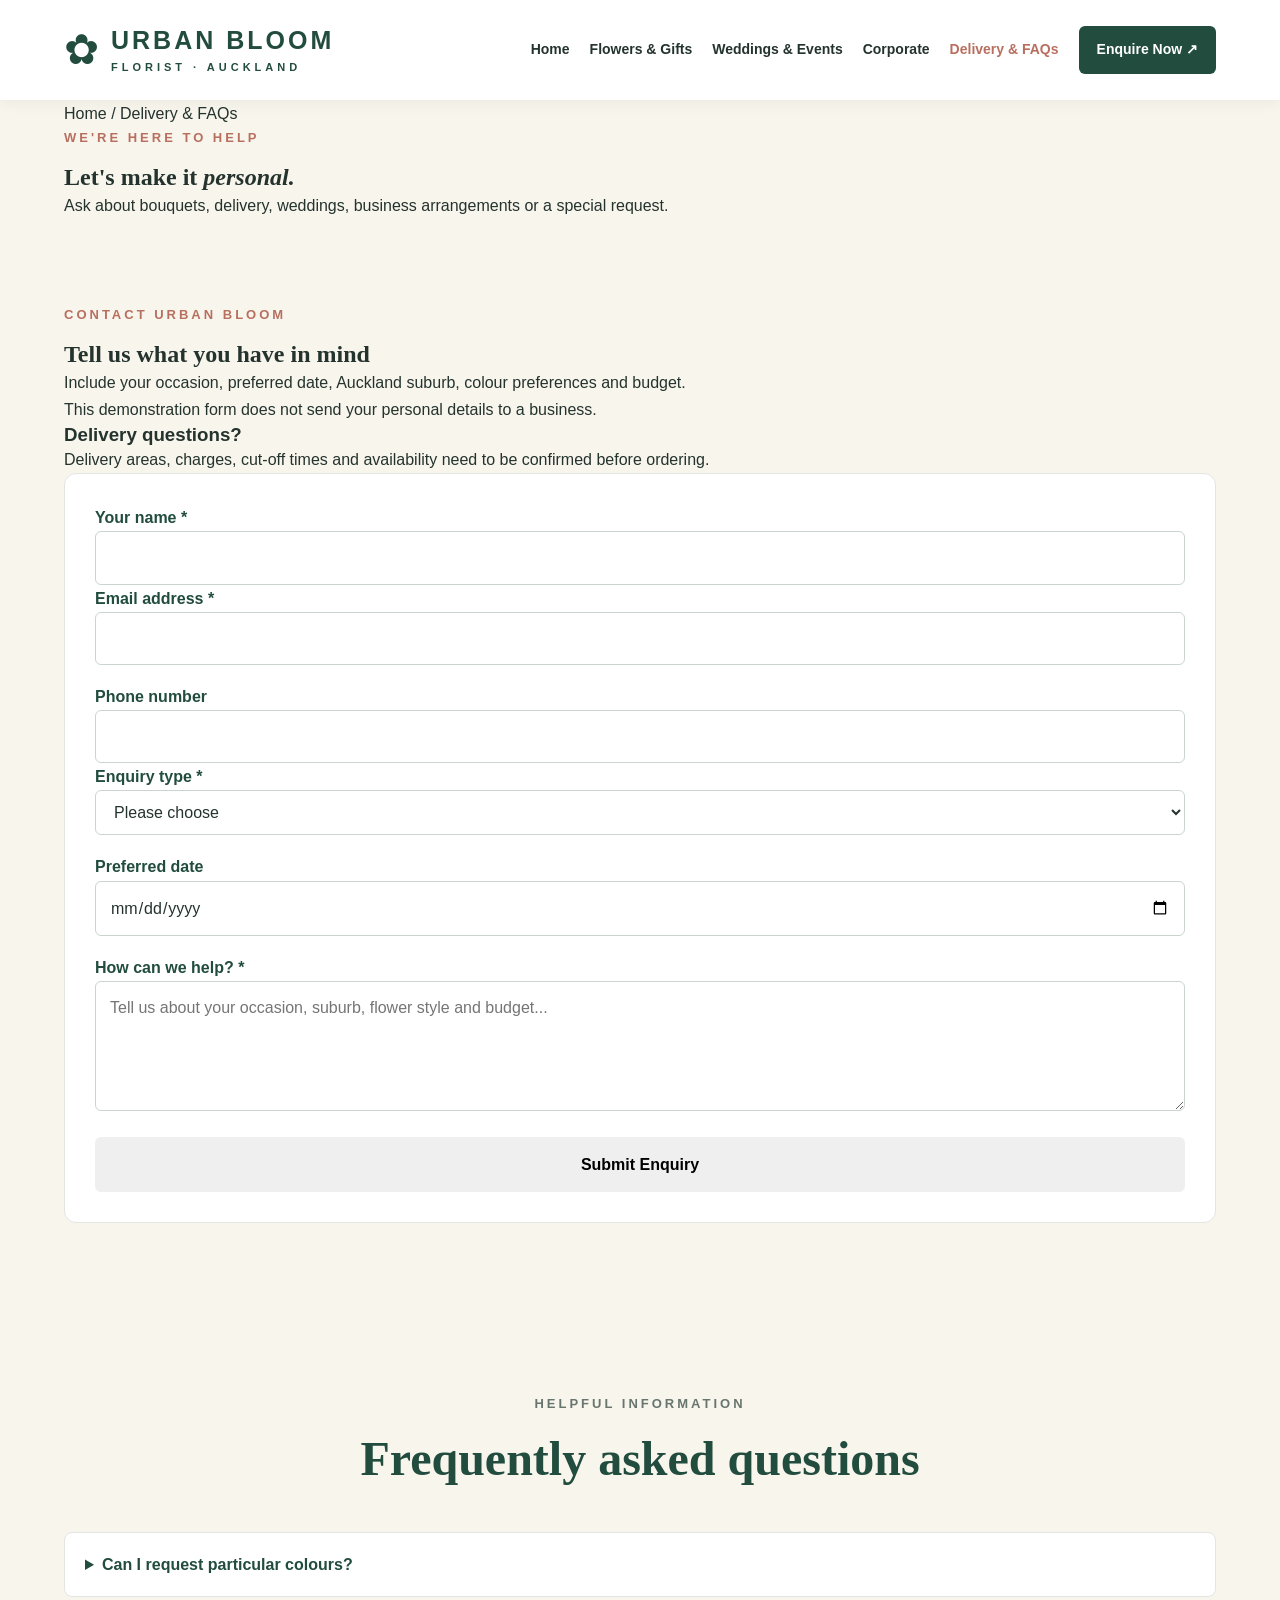
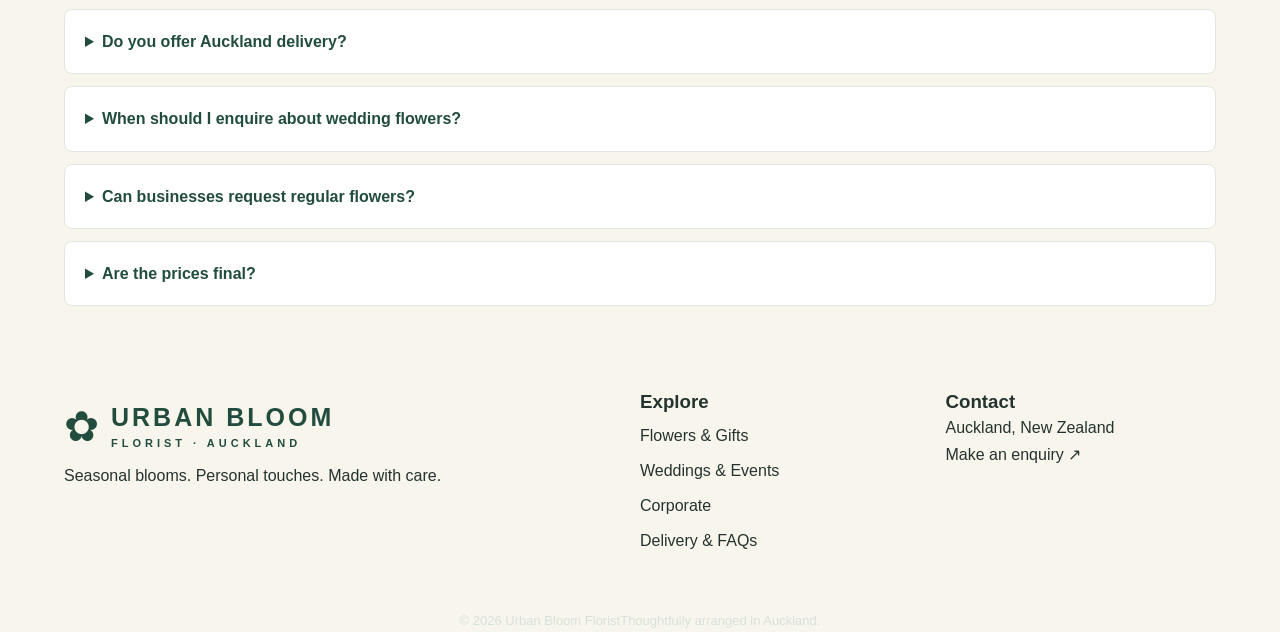
==== contact.html @ 21e178bb "Initial commit: Urban Bloom Florist website" ====
<!DOCTYPE html>
<html lang="en-NZ">
<head>
  <meta charset="UTF-8">
  <meta name="viewport" content="width=device-width, initial-scale=1.0">
  <title>Delivery &amp; FAQs | Urban Bloom Florist</title>
  <link rel="stylesheet" href="style.css">
  <script src="script.js" defer></script>
</head>
<body>
  <header class="site-header">
    <div class="container header-inner">
      <a class="brand" href="index.html"><span class="brand-mark">✿</span><span><span class="brand-name">URBAN BLOOM</span><span class="brand-tagline">FLORIST · AUCKLAND</span></span></a>
      <button class="menu-toggle" aria-label="Open navigation" aria-controls="main-nav" aria-expanded="false" type="button"><span></span><span></span><span></span></button>
      <nav class="main-nav" id="main-nav">
        <a href="index.html">Home</a><a href="flowers.html">Flowers &amp; Gifts</a><a href="weddings.html">Weddings &amp; Events</a><a href="corporate.html">Corporate</a><a href="contact.html">Delivery &amp; FAQs</a><a class="nav-cta" href="contact.html#enquiry">Enquire Now ↗</a>
      </nav>
    </div>
  </header>

  <main>
    <section class="page-hero">
      <div class="container">
        <p class="breadcrumb">Home / Delivery &amp; FAQs</p>
        <p class="eyebrow">WE'RE HERE TO HELP</p>
        <h1>Let's make it <em>personal.</em></h1>
        <p>Ask about bouquets, delivery, weddings, business arrangements or a special request.</p>
      </div>
    </section>

    <section class="section" id="enquiry">
      <div class="container two-column">
        <div>
          <p class="eyebrow">CONTACT URBAN BLOOM</p>
          <h2 class="page-title">Tell us what you have in mind</h2>
          <p>Include your occasion, preferred date, Auckland suburb, colour preferences and budget.</p>
          <div class="notice">This demonstration form does not send your personal details to a business.</div>
          <h3>Delivery questions?</h3>
          <p>Delivery areas, charges, cut-off times and availability need to be confirmed before ordering.</p>
        </div>

        <form class="enquiry-form">
          <div class="form-row">
            <div class="form-field">
              <label for="full-name">Your name *</label>
              <input id="full-name" name="name" autocomplete="name" required>
            </div>
            <div class="form-field">
              <label for="email">Email address *</label>
              <input id="email" name="email" type="email" autocomplete="email" required>
            </div>
          </div>

          <div class="form-row">
            <div class="form-field">
              <label for="phone">Phone number</label>
              <input id="phone" name="phone" type="tel" autocomplete="tel">
            </div>
            <div class="form-field">
              <label for="enquiry-type">Enquiry type *</label>
              <select id="enquiry-type" name="enquiry-type" required>
                <option value="">Please choose</option>
                <option>Flowers and gifts</option>
                <option>Wedding or event</option>
                <option>Corporate flowers</option>
                <option>Delivery question</option>
                <option>Other</option>
              </select>
            </div>
          </div>

          <div class="form-field">
            <label for="event-date">Preferred date</label>
            <input id="event-date" name="date" type="date">
          </div>

          <div class="form-field">
            <label for="message">How can we help? *</label>
            <textarea id="message" name="message" placeholder="Tell us about your occasion, suburb, flower style and budget..." required></textarea>
          </div>

          <button class="button" type="submit">Submit Enquiry</button>
          <div class="form-feedback" aria-live="polite"></div>
        </form>
      </div>
    </section>

    <section class="section section-cream">
      <div class="container">
        <div class="section-heading">
          <p class="eyebrow">HELPFUL INFORMATION</p>
          <h2>Frequently asked questions</h2>
        </div>
        <div class="faq-list">
          <details><summary>Can I request particular colours?</summary><p>Yes. Describe your preferred colours and style. Specific flower varieties depend on seasonal availability.</p></details>
          <details><summary>Do you offer Auckland delivery?</summary><p>Ask about your suburb and preferred date. Delivery availability and fees must be confirmed.</p></details>
          <details><summary>When should I enquire about wedding flowers?</summary><p>Share your date, venue, guest numbers and requirements as early as possible.</p></details>
          <details><summary>Can businesses request regular flowers?</summary><p>Yes. Include your business location, preferred frequency, arrangement sizes and budget.</p></details>
          <details><summary>Are the prices final?</summary><p>No. Any example prices on this website are illustrative. Confirm final prices before ordering.</p></details>
        </div>
      </div>
    </section>
  </main>

  <footer class="site-footer">
    <div class="container footer-grid">
      <div><a class="brand footer-brand" href="index.html"><span class="brand-mark">✿</span><span><span class="brand-name">URBAN BLOOM</span><span class="brand-tagline">FLORIST · AUCKLAND</span></span></a><p>Seasonal blooms. Personal touches. Made with care.</p></div>
      <div class="footer-links"><h3>Explore</h3><a href="flowers.html">Flowers &amp; Gifts</a><a href="weddings.html">Weddings &amp; Events</a><a href="corporate.html">Corporate</a><a href="contact.html">Delivery &amp; FAQs</a></div>
      <div><h3>Contact</h3><p>Auckland, New Zealand</p><a href="#enquiry">Make an enquiry ↗</a></div>
    </div>
    <div class="container footer-bottom"><span>© <span id="current-year"></span> Urban Bloom Florist</span><span>Thoughtfully arranged in Auckland.</span></div>
  </footer>
</body>
</html>
---- style.css ----
/* =========================================
   URBAN BLOOM FLORIST - MAIN STYLESHEET
   Works with local HTML files and ZIP folders
   ========================================= */

:root {
  --green: #214c3e;
  --dark-green: #123b33;
  --cream: #f8f5ed;
  --white: #ffffff;
  --ink: #24332d;
  --muted: #68756f;
  --pink: #e8b9ae;
  --border: #e2e6e1;
  --radius: 18px;
  --container: 1180px;
}

* {
  box-sizing: border-box;
  margin: 0;
  padding: 0;
}

html {
  scroll-behavior: smooth;
  scroll-padding-top: 110px;
}

body {
  background: var(--cream);
  color: var(--ink);
  font-family: Arial, Helvetica, sans-serif;
  line-height: 1.7;
  min-height: 100vh;
}

img {
  display: block;
  max-width: 100%;
  height: auto;
}

a {
  color: inherit;
  text-decoration: none;
}

button,
input,
select,
textarea {
  font: inherit;
}

button,
a {
  -webkit-tap-highlight-color: transparent;
}

button {
  cursor: pointer;
}

.container {
  width: min(var(--container), 90%);
  margin-inline: auto;
}

/* HEADER */

.site-header {
  position: sticky;
  top: 0;
  z-index: 1000;
  background: var(--white);
  box-shadow: 0 2px 15px rgba(0, 0, 0, 0.06);
}

.header-inner {
  min-height: 100px;
  display: flex;
  align-items: center;
  justify-content: space-between;
  gap: 25px;
}

.brand {
  display: flex;
  align-items: center;
  gap: 12px;
  color: var(--green);
  flex-shrink: 0;
}

.brand-mark {
  font-size: 42px;
}

.brand-name {
  display: block;
  font-size: 25px;
  font-weight: 800;
  letter-spacing: 3px;
  line-height: 1.35;
}

.brand-tagline {
  display: block;
  font-size: 11px;
  font-weight: bold;
  letter-spacing: 4px;
}

.main-nav {
  display: flex;
  align-items: center;
  gap: 20px;
}

.main-nav a {
  font-size: 14px;
  font-weight: 600;
  transition: color 0.2s ease;
}

.main-nav a:hover,
.main-nav a[aria-current="page"] {
  color: #b96f60;
}

.nav-cta {
  padding: 12px 18px;
  border-radius: 6px;
  color: var(--white) !important;
  background: var(--green);
}

.menu-toggle {
  display: none;
  border: 1px solid var(--border);
  background: var(--white);
  color: var(--green);
  border-radius: 7px;
  padding: 5px 13px;
  font-size: 27px;
}

/* GENERAL PAGE SECTIONS */

section {
  scroll-margin-top: 110px;
}

.section {
  padding: 85px 0;
}

.section-white {
  background: var(--white);
}

.section-heading {
  max-width: 720px;
  margin: 0 auto 45px;
  text-align: center;
}

.eyebrow {
  margin-bottom: 14px;
  color: #b96f60;
  font-size: 13px;
  font-weight: 800;
  letter-spacing: 3px;
  text-transform: uppercase;
}

h1,
h2,
h3 {
  line-height: 1.2;
}

h1,
h2 {
  font-family: Georgia, "Times New Roman", serif;
}

.section-heading h2 {
  margin-bottom: 18px;
  color: var(--green);
  font-size: clamp(32px, 4vw, 48px);
}

.section-heading p,
.muted {
  color: var(--muted);
}

/* BUTTONS */

.button,
.btn {
  display: inline-block;
  padding: 13px 23px;
  border: 1px solid transparent;
  border-radius: 6px;
  font-weight: 700;
  text-align: center;
  transition: transform 0.2s ease, opacity 0.2s ease;
}

.button:hover,
.btn:hover {
  transform: translateY(-2px);
  opacity: 0.9;
}

.button-green,
.btn-primary {
  color: var(--white);
  background: var(--green);
}

.button-light {
  color: var(--green);
  background: var(--cream);
}

.button-outline {
  border-color: var(--green);
  color: var(--green);
  background: transparent;
}

.button-row {
  display: flex;
  flex-wrap: wrap;
  align-items: center;
  gap: 15px;
}

/* HERO */

.hero {
  min-height: 580px;
  display: flex;
  align-items: center;
  color: var(--white);
  background:
    linear-gradient(
      90deg,
      rgba(18, 59, 51, 0.92),
      rgba(18, 59, 51, 0.25)
    ),
    url("https://images.unsplash.com/photo-1490750967868-88aa4486c946?auto=format&fit=crop&w=1800&q=80")
    center / cover no-repeat;
}

.hero-content {
  max-width: 850px;
  padding: 80px 0;
}

.hero h1 {
  margin-bottom: 25px;
  font-size: clamp(42px, 7vw, 80px);
}

.hero h1 em {
  color: var(--pink);
  font-weight: normal;
}

.hero p {
  max-width: 650px;
  margin-bottom: 25px;
  font-size: 18px;
}

/* CARDS AND PRODUCTS */

.card-grid,
.product-grid {
  display: grid;
  grid-template-columns: repeat(3, minmax(0, 1fr));
  gap: 25px;
}

.flower-card,
.product-card,
.service-card {
  overflow: hidden;
  border: 1px solid var(--border);
  border-radius: 12px;
  background: var(--white);
  box-shadow: 0 8px 25px rgba(18, 59, 51, 0.06);
  transition: transform 0.2s ease;
}

.flower-card:hover,
.product-card:hover,
.service-card:hover {
  transform: translateY(-4px);
}

.flower-card img,
.product-card img {
  width: 100%;
  height: 270px;
  object-fit: cover;
}

.card-content,
.product-info {
  padding: 23px;
}

.card-content h3,
.product-info h3,
.service-card h3 {
  margin-bottom: 12px;
  color: var(--green);
  font-size: 21px;
}

.card-content p,
.product-info p,
.service-card p {
  margin-bottom: 16px;
  color: var(--muted);
}

.price {
  display: block;
  margin-bottom: 15px;
  color: var(--green);
  font-size: 20px;
  font-weight: 800;
}

.text-link {
  color: #a65e50;
  font-weight: 700;
}

/* ABOUT */

.about-grid {
  display: grid;
  grid-template-columns: 1fr 1fr;
  align-items: center;
  gap: 50px;
}

.about-image {
  width: 100%;
  height: 430px;
  border-radius: 12px;
  object-fit: cover;
}

.about-copy h2 {
  margin-bottom: 20px;
  color: var(--green);
  font-size: clamp(32px, 4vw, 46px);
}

.about-copy p {
  margin-bottom: 18px;
  color: var(--muted);
}

/* SERVICES */

.service-strip {
  padding: 55px 0;
  color: var(--white);
  background: var(--dark-green);
}

.service-grid {
  display: grid;
  grid-template-columns: repeat(3, minmax(0, 1fr));
  gap: 30px;
  text-align: center;
}

.service-item span {
  display: block;
  margin-bottom: 12px;
  font-size: 32px;
}

.service-item h3 {
  margin-bottom: 10px;
}

.service-item p {
  color: #e0e8e3;
}

/* FORMS */

.enquiry-form,
.contact-form {
  display: grid;
  gap: 18px;
  padding: 30px;
  border: 1px solid var(--border);
  border-radius: 12px;
  background: var(--white);
}

.form-group {
  display: grid;
  gap: 7px;
}

.enquiry-form label,
.contact-form label,
.form-group label {
  color: var(--green);
  font-weight: 700;
}

.enquiry-form input,
.enquiry-form select,
.enquiry-form textarea,
.contact-form input,
.contact-form select,
.contact-form textarea,
.form-group input,
.form-group select,
.form-group textarea {
  width: 100%;
  padding: 12px 14px;
  border: 1px solid #ccd4ce;
  border-radius: 6px;
  background: var(--white);
  color: var(--ink);
}

.enquiry-form textarea,
.contact-form textarea,
.form-group textarea {
  min-height: 130px;
  resize: vertical;
}

.enquiry-form input:focus,
.enquiry-form select:focus,
.enquiry-form textarea:focus,
.contact-form input:focus,
.contact-form select:focus,
.contact-form textarea:focus {
  outline: 2px solid var(--green);
  outline-offset: 2px;
}

.form-feedback {
  display: none;
  padding: 15px;
  border-radius: 6px;
  background: #e7f2e9;
  color: var(--green);
}

.form-feedback.is-visible {
  display: block;
}

/* FAQ */

.faq-list {
  display: grid;
  gap: 12px;
}

.faq-list details {
  padding: 18px 20px;
  border: 1px solid var(--border);
  border-radius: 8px;
  background: var(--white);
}

.faq-list summary {
  color: var(--green);
  font-weight: 700;
  cursor: pointer;
}

.faq-list details p {
  padding-top: 12px;
  color: var(--muted);
}

/* CTA */

.cta {
  padding: 75px 20px;
  background: #f0e4dc;
  text-align: center;
}

.cta h2 {
  margin-bottom: 15px;
  color: var(--green);
  font-size: clamp(32px, 4vw, 46px);
}

.cta p {
  max-width: 650px;
  margin: 0 auto 25px;
}

/* FOOTER */

.footer {
  padding: 50px 0 20px;
  color: var(--white);
  background: var(--dark-green);
}

.footer-grid {
  display: grid;
  grid-template-columns: 2fr 1fr 1fr;
  gap: 35px;
  margin-bottom: 35px;
}

.footer h3 {
  margin-bottom: 15px;
}

.footer p {
  margin-bottom: 10px;
  color: #d6e1da;
}

.footer-links {
  display: flex;
  flex-direction: column;
  gap: 8px;
}

.footer a:hover {
  color: var(--pink);
}

.footer-bottom {
  padding-top: 20px;
  border-top: 1px solid #ffffff35;
  color: #d6e1da;
  font-size: 13px;
  text-align: center;
}

/* ACCESSIBILITY */

:focus-visible {
  outline: 3px solid #b96f60;
  outline-offset: 3px;
}

[hidden] {
  display: none !important;
}

/* TABLET AND MOBILE */

@media (max-width: 1000px) {
  .header-inner {
    min-height: 85px;
  }

  .brand-name {
    font-size: 21px;
  }

  .menu-toggle {
    display: block;
  }

  .main-nav {
    display: none;
    position: absolute;
    top: 100%;
    left: 0;
    width: 100%;
    padding: 18px 5%;
    flex-direction: column;
    align-items: stretch;
    gap: 0;
    background: var(--white);
    box-shadow: 0 10px 20px rgba(0, 0, 0, 0.08);
  }

  .main-nav.is-open {
    display: flex;
  }

  .main-nav a {
    padding: 14px 0;
    border-bottom: 1px solid var(--border);
  }

  .main-nav .nav-cta {
    margin-top: 12px;
    padding: 13px;
    text-align: center;
  }

  .card-grid,
  .product-grid {
    grid-template-columns: repeat(2, minmax(0, 1fr));
  }
}

@media (max-width: 650px) {
  .container {
    width: 90%;
  }

  .brand-mark {
    font-size: 33px;
  }

  .brand-name {
    font-size: 17px;
    letter-spacing: 2px;
  }

  .brand-tagline {
    font-size: 9px;
    letter-spacing: 2px;
  }

  .hero {
    min-height: 520px;
    background-position: center;
  }

  .hero-content {
    padding: 60px 0;
  }

  .hero p {
    font-size: 16px;
  }

  .button-row {
    align-items: stretch;
    flex-direction: column;
  }

  .section {
    padding: 55px 0;
  }

  .card-grid,
  .product-grid,
  .about-grid,
  .service-grid,
  .footer-grid {
    grid-template-columns: 1fr;
  }

  .flower-card img,
  .product-card img {
    height: 250px;
  }

  .about-image {
    height: 300px;
  }

  .enquiry-form,
  .contact-form {
    padding: 20px;
  }

  .service-grid {
    gap: 35px;
  }
}

/* REDUCED MOTION */

@media (prefers-reduced-motion: reduce) {
  *,
  *::before,
  *::after {
    scroll-behavior: auto !important;
    animation-duration: 0.01ms !important;
    transition-duration: 0.01ms !important;
  }
}
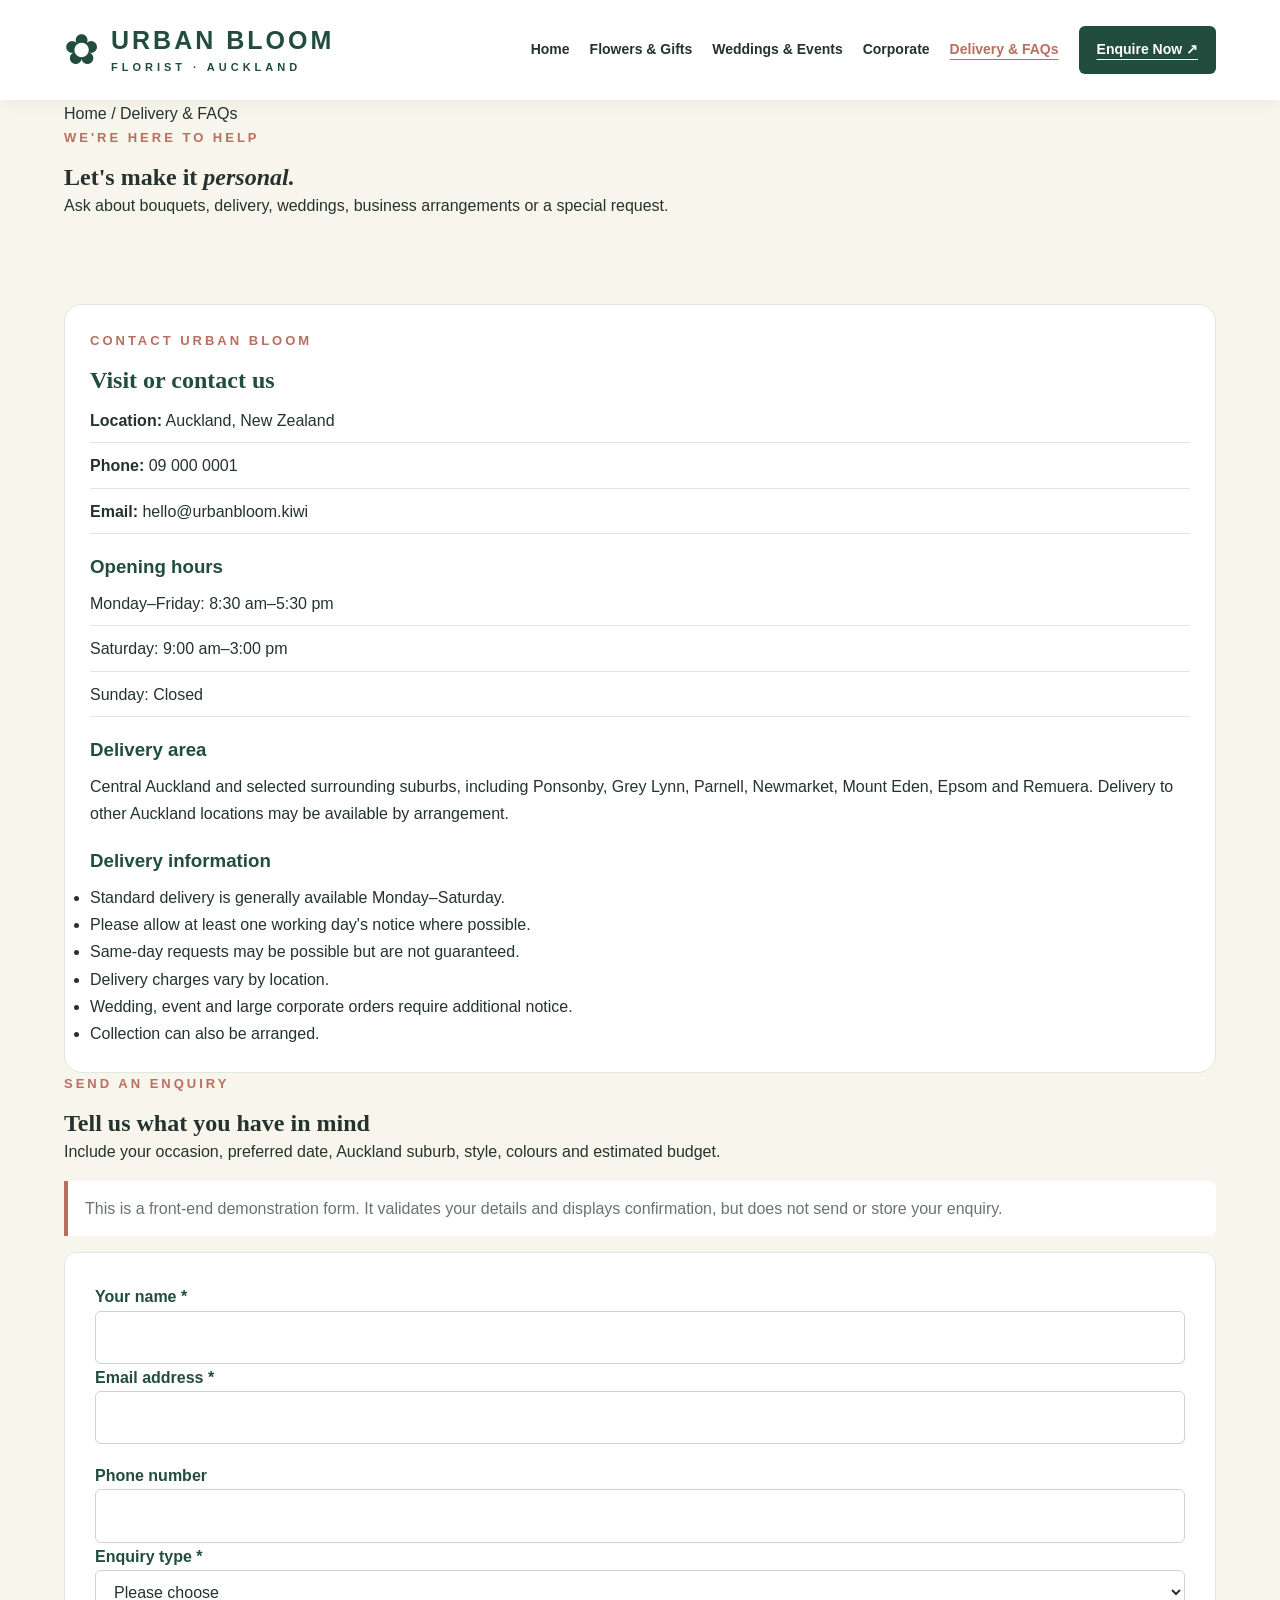
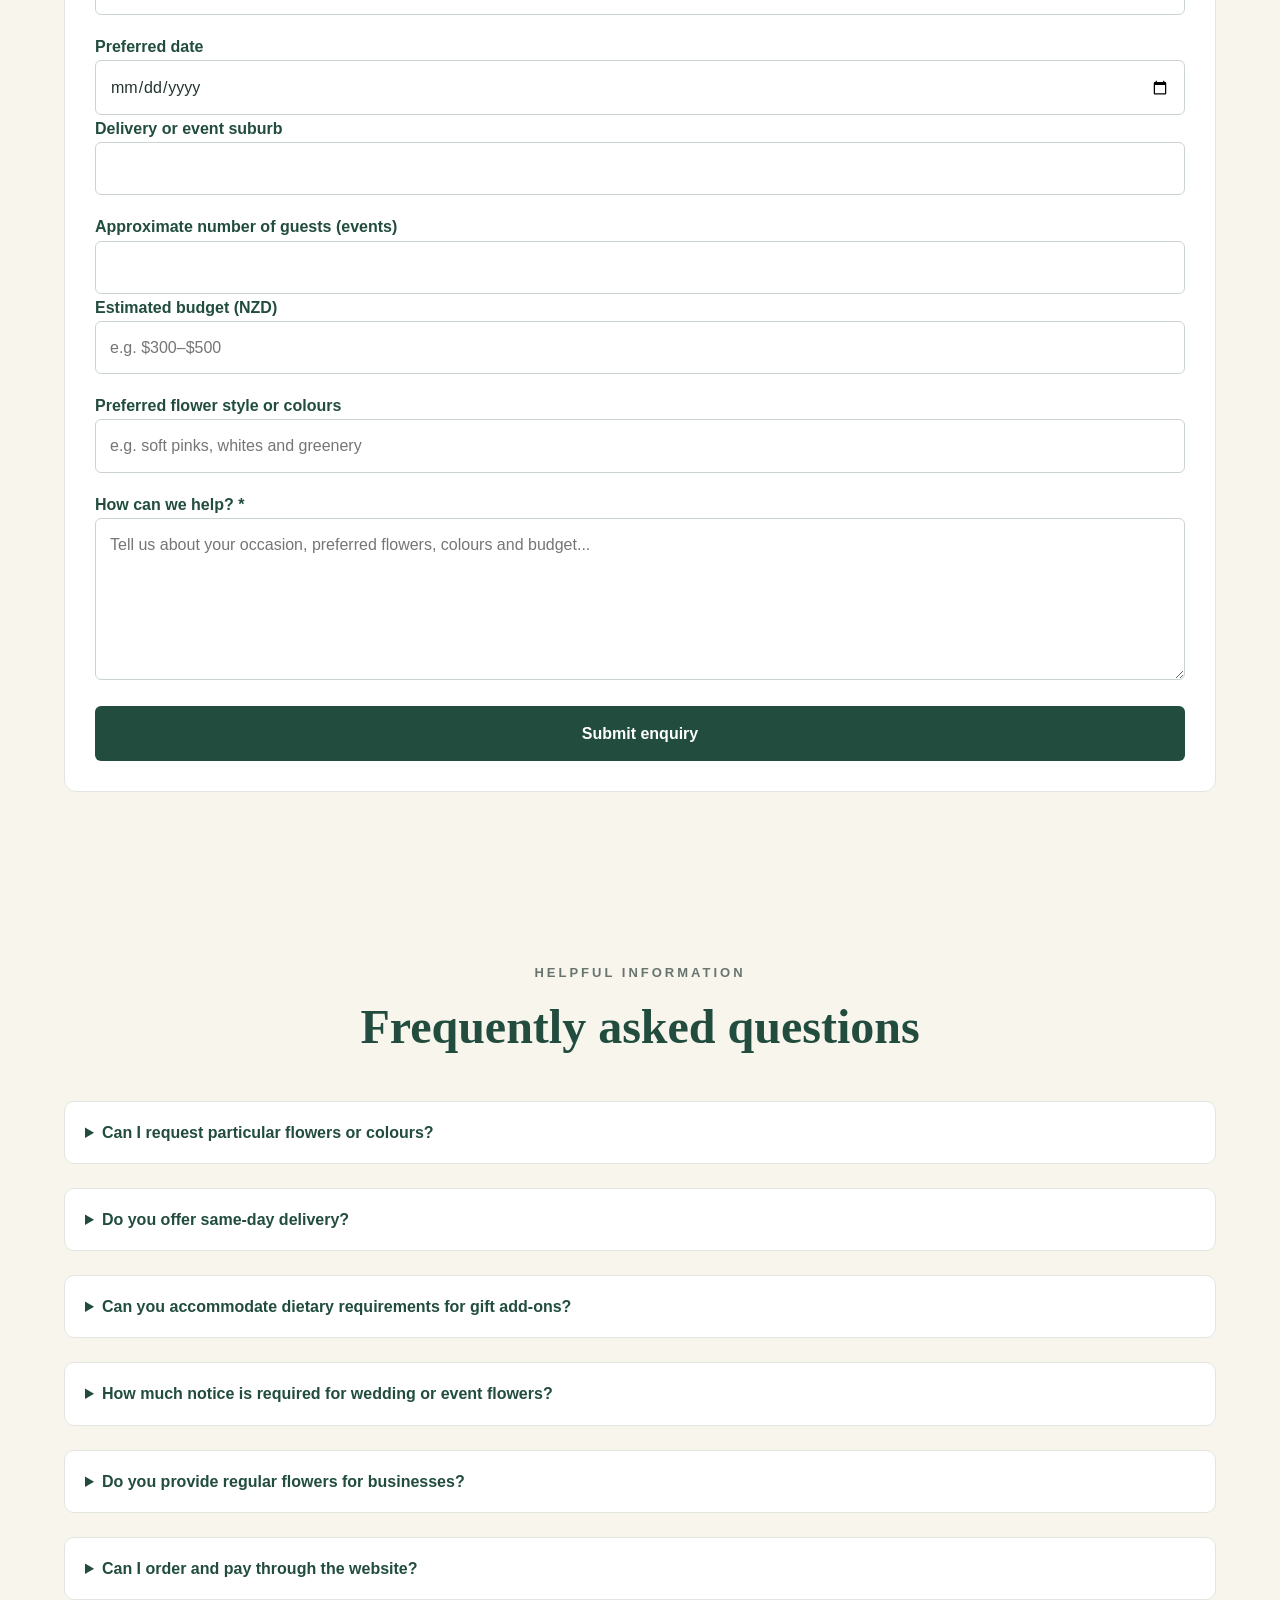
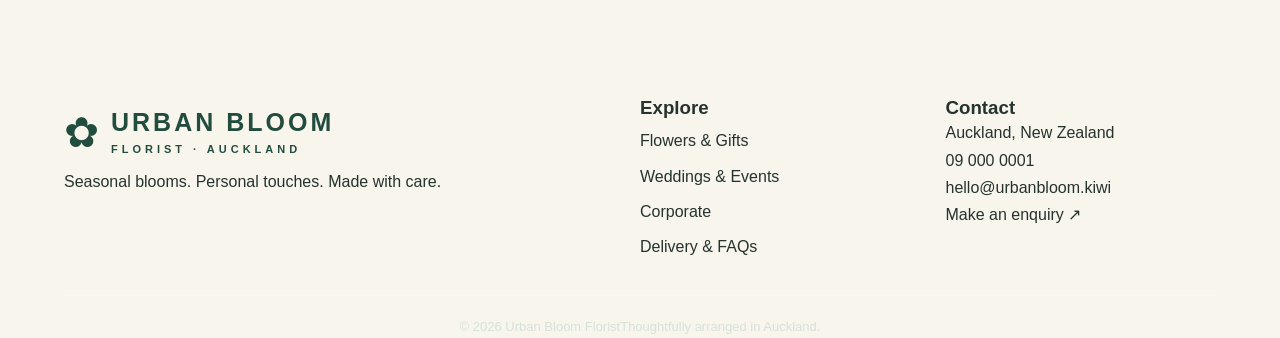
==== commit 2e8abede: "Add files via upload Complete Urban Bloom Florist Assignment 2B" ====
--- a/contact.html
+++ b/contact.html
@@ -1,115 +1 @@
-
-<!DOCTYPE html>
-<html lang="en-NZ">
-<head>
-  <meta charset="UTF-8">
-  <meta name="viewport" content="width=device-width, initial-scale=1.0">
-  <title>Delivery &amp; FAQs | Urban Bloom Florist</title>
-  <link rel="stylesheet" href="style.css">
-  <script src="script.js" defer></script>
-</head>
-<body>
-  <header class="site-header">
-    <div class="container header-inner">
-      <a class="brand" href="index.html"><span class="brand-mark">✿</span><span><span class="brand-name">URBAN BLOOM</span><span class="brand-tagline">FLORIST · AUCKLAND</span></span></a>
-      <button class="menu-toggle" aria-label="Open navigation" aria-controls="main-nav" aria-expanded="false" type="button"><span></span><span></span><span></span></button>
-      <nav class="main-nav" id="main-nav">
-        <a href="index.html">Home</a><a href="flowers.html">Flowers &amp; Gifts</a><a href="weddings.html">Weddings &amp; Events</a><a href="corporate.html">Corporate</a><a href="contact.html">Delivery &amp; FAQs</a><a class="nav-cta" href="contact.html#enquiry">Enquire Now ↗</a>
-      </nav>
-    </div>
-  </header>
-
-  <main>
-    <section class="page-hero">
-      <div class="container">
-        <p class="breadcrumb">Home / Delivery &amp; FAQs</p>
-        <p class="eyebrow">WE'RE HERE TO HELP</p>
-        <h1>Let's make it <em>personal.</em></h1>
-        <p>Ask about bouquets, delivery, weddings, business arrangements or a special request.</p>
-      </div>
-    </section>
-
-    <section class="section" id="enquiry">
-      <div class="container two-column">
-        <div>
-          <p class="eyebrow">CONTACT URBAN BLOOM</p>
-          <h2 class="page-title">Tell us what you have in mind</h2>
-          <p>Include your occasion, preferred date, Auckland suburb, colour preferences and budget.</p>
-          <div class="notice">This demonstration form does not send your personal details to a business.</div>
-          <h3>Delivery questions?</h3>
-          <p>Delivery areas, charges, cut-off times and availability need to be confirmed before ordering.</p>
-        </div>
-
-        <form class="enquiry-form">
-          <div class="form-row">
-            <div class="form-field">
-              <label for="full-name">Your name *</label>
-              <input id="full-name" name="name" autocomplete="name" required>
-            </div>
-            <div class="form-field">
-              <label for="email">Email address *</label>
-              <input id="email" name="email" type="email" autocomplete="email" required>
-            </div>
-          </div>
-
-          <div class="form-row">
-            <div class="form-field">
-              <label for="phone">Phone number</label>
-              <input id="phone" name="phone" type="tel" autocomplete="tel">
-            </div>
-            <div class="form-field">
-              <label for="enquiry-type">Enquiry type *</label>
-              <select id="enquiry-type" name="enquiry-type" required>
-                <option value="">Please choose</option>
-                <option>Flowers and gifts</option>
-                <option>Wedding or event</option>
-                <option>Corporate flowers</option>
-                <option>Delivery question</option>
-                <option>Other</option>
-              </select>
-            </div>
-          </div>
-
-          <div class="form-field">
-            <label for="event-date">Preferred date</label>
-            <input id="event-date" name="date" type="date">
-          </div>
-
-          <div class="form-field">
-            <label for="message">How can we help? *</label>
-            <textarea id="message" name="message" placeholder="Tell us about your occasion, suburb, flower style and budget..." required></textarea>
-          </div>
-
-          <button class="button" type="submit">Submit Enquiry</button>
-          <div class="form-feedback" aria-live="polite"></div>
-        </form>
-      </div>
-    </section>
-
-    <section class="section section-cream">
-      <div class="container">
-        <div class="section-heading">
-          <p class="eyebrow">HELPFUL INFORMATION</p>
-          <h2>Frequently asked questions</h2>
-        </div>
-        <div class="faq-list">
-          <details><summary>Can I request particular colours?</summary><p>Yes. Describe your preferred colours and style. Specific flower varieties depend on seasonal availability.</p></details>
-          <details><summary>Do you offer Auckland delivery?</summary><p>Ask about your suburb and preferred date. Delivery availability and fees must be confirmed.</p></details>
-          <details><summary>When should I enquire about wedding flowers?</summary><p>Share your date, venue, guest numbers and requirements as early as possible.</p></details>
-          <details><summary>Can businesses request regular flowers?</summary><p>Yes. Include your business location, preferred frequency, arrangement sizes and budget.</p></details>
-          <details><summary>Are the prices final?</summary><p>No. Any example prices on this website are illustrative. Confirm final prices before ordering.</p></details>
-        </div>
-      </div>
-    </section>
-  </main>
-
-  <footer class="site-footer">
-    <div class="container footer-grid">
-      <div><a class="brand footer-brand" href="index.html"><span class="brand-mark">✿</span><span><span class="brand-name">URBAN BLOOM</span><span class="brand-tagline">FLORIST · AUCKLAND</span></span></a><p>Seasonal blooms. Personal touches. Made with care.</p></div>
-      <div class="footer-links"><h3>Explore</h3><a href="flowers.html">Flowers &amp; Gifts</a><a href="weddings.html">Weddings &amp; Events</a><a href="corporate.html">Corporate</a><a href="contact.html">Delivery &amp; FAQs</a></div>
-      <div><h3>Contact</h3><p>Auckland, New Zealand</p><a href="#enquiry">Make an enquiry ↗</a></div>
-    </div>
-    <div class="container footer-bottom"><span>© <span id="current-year"></span> Urban Bloom Florist</span><span>Thoughtfully arranged in Auckland.</span></div>
-  </footer>
-</body>
-</html>
+<!DOCTYPE html><html lang="en-NZ"><head><meta charset="UTF-8"><meta name="viewport" content="width=device-width, initial-scale=1.0"><meta name="description" content="Contact Urban Bloom Florist in Auckland, check delivery information and send an enquiry."><title>Contact, Delivery &amp; FAQs | Urban Bloom Florist</title><link rel="stylesheet" href="style.css"><script src="script.js" defer></script></head><body><a class="skip-link" href="#main-content">Skip to content</a><header class="site-header"><div class="container header-inner"><a class="brand" href="index.html"><span class="brand-mark">✿</span><span><span class="brand-name">URBAN BLOOM</span><span class="brand-tagline">FLORIST · AUCKLAND</span></span></a><button class="menu-toggle" id="menu-toggle" aria-label="Open navigation" aria-controls="main-nav" aria-expanded="false" type="button">☰</button><nav class="main-nav" id="main-nav"><a href="index.html">Home</a><a href="flowers.html">Flowers &amp; Gifts</a><a href="weddings.html">Weddings &amp; Events</a><a href="corporate.html">Corporate</a><a href="contact.html">Delivery &amp; FAQs</a><a class="nav-cta" href="contact.html#enquiry">Enquire Now ↗</a></nav></div></header><main id="main-content"><section class="page-hero"><div class="container"><p class="breadcrumb">Home / Delivery &amp; FAQs</p><p class="eyebrow">WE'RE HERE TO HELP</p><h1>Let's make it <em>personal.</em></h1><p>Ask about bouquets, delivery, weddings, business arrangements or a special request.</p></div></section><section class="section"><div class="container two-column"><div class="info-panel"><p class="eyebrow">CONTACT URBAN BLOOM</p><h2>Visit or contact us</h2><ul class="info-list"><li><strong>Location:</strong> Auckland, New Zealand</li><li><strong>Phone:</strong> <a href="tel:090000001">09 000 0001</a></li><li><strong>Email:</strong> <a href="mailto:hello@urbanbloom.kiwi">hello@urbanbloom.kiwi</a></li></ul><h3 style="margin-top:22px">Opening hours</h3><ul class="info-list"><li>Monday–Friday: 8:30 am–5:30 pm</li><li>Saturday: 9:00 am–3:00 pm</li><li>Sunday: Closed</li></ul><h3 style="margin-top:22px">Delivery area</h3><p>Central Auckland and selected surrounding suburbs, including Ponsonby, Grey Lynn, Parnell, Newmarket, Mount Eden, Epsom and Remuera. Delivery to other Auckland locations may be available by arrangement.</p><h3 style="margin-top:22px">Delivery information</h3><ul class="feature-list"><li>Standard delivery is generally available Monday–Saturday.</li><li>Please allow at least one working day's notice where possible.</li><li>Same-day requests may be possible but are not guaranteed.</li><li>Delivery charges vary by location.</li><li>Wedding, event and large corporate orders require additional notice.</li><li>Collection can also be arranged.</li></ul></div><div id="enquiry"><p class="eyebrow">SEND AN ENQUIRY</p><h2 class="page-title">Tell us what you have in mind</h2><p>Include your occasion, preferred date, Auckland suburb, style, colours and estimated budget.</p><div class="notice" style="margin:16px 0">This is a front-end demonstration form. It validates your details and displays confirmation, but does not send or store your enquiry.</div><form class="enquiry-form" id="enquiry-form"><div class="form-row"><div class="form-field"><label for="full-name">Your name *</label><input id="full-name" name="name" autocomplete="name" minlength="2" required></div><div class="form-field"><label for="email">Email address *</label><input id="email" name="email" type="email" autocomplete="email" required></div></div><div class="form-row"><div class="form-field"><label for="phone">Phone number</label><input id="phone" name="phone" type="tel" autocomplete="tel"></div><div class="form-field"><label for="enquiry-type">Enquiry type *</label><select id="enquiry-type" name="enquiry-type" required><option value="">Please choose</option><option>Flowers and gifts</option><option>Wedding or event</option><option>Corporate flowers</option><option>Delivery question</option><option>Other</option></select></div></div><div class="form-row"><div class="form-field"><label for="event-date">Preferred date</label><input id="event-date" name="date" type="date"></div><div class="form-field"><label for="suburb">Delivery or event suburb</label><input id="suburb" name="suburb" autocomplete="address-level2"></div></div><div class="form-row"><div class="form-field"><label for="guest-count">Approximate number of guests (events)</label><input id="guest-count" name="guest-count" type="number" min="1" inputmode="numeric"></div><div class="form-field"><label for="budget">Estimated budget (NZD)</label><input id="budget" name="budget" type="text" placeholder="e.g. $300–$500"></div></div><div class="form-field"><label for="style-colours">Preferred flower style or colours</label><input id="style-colours" name="style-colours" placeholder="e.g. soft pinks, whites and greenery"></div><div class="form-field"><label for="message">How can we help? *</label><textarea id="message" name="message" minlength="10" rows="5" placeholder="Tell us about your occasion, preferred flowers, colours and budget..." required></textarea></div><button class="button button-green" type="submit">Submit enquiry</button><p class="form-feedback" id="form-feedback" role="status" aria-live="polite"></p></form></div></div></section><section class="section section-cream"><div class="container"><div class="section-heading"><p class="eyebrow">HELPFUL INFORMATION</p><h2>Frequently asked questions</h2></div><div class="faq-list"><details><summary>Can I request particular flowers or colours?</summary><p>Yes. Customers may request particular flowers or colours, but availability depends on the season and current supply. Suitable alternatives may be recommended.</p></details><details><summary>Do you offer same-day delivery?</summary><p>Same-day delivery may be available for some orders placed early in the day, but it cannot be guaranteed.</p></details><details><summary>Can you accommodate dietary requirements for gift add-ons?</summary><p>Please provide relevant requirements when making an enquiry. Availability of suitable gift items may vary.</p></details><details><summary>How much notice is required for wedding or event flowers?</summary><p>Customers are encouraged to enquire at least three weeks before smaller events and considerably earlier for weddings or large events.</p></details><details><summary>Do you provide regular flowers for businesses?</summary><p>Yes. Weekly, fortnightly and other recurring arrangements can be discussed with Urban Bloom.</p></details><details><summary>Can I order and pay through the website?</summary><p>No. The website is for browsing products and services and submitting enquiries. Online payment is not currently provided.</p></details></div></div></section></main><footer class="site-footer"><div class="container footer-grid"><div><a class="brand footer-brand" href="index.html"><span class="brand-mark">✿</span><span><span class="brand-name">URBAN BLOOM</span><span class="brand-tagline">FLORIST · AUCKLAND</span></span></a><p>Seasonal blooms. Personal touches. Made with care.</p></div><div class="footer-links"><h3>Explore</h3><a href="flowers.html">Flowers &amp; Gifts</a><a href="weddings.html">Weddings &amp; Events</a><a href="corporate.html">Corporate</a><a href="contact.html">Delivery &amp; FAQs</a></div><div><h3>Contact</h3><p>Auckland, New Zealand</p><a href="tel:090000001">09 000 0001</a><br><a href="mailto:hello@urbanbloom.kiwi">hello@urbanbloom.kiwi</a><br><a href="contact.html#enquiry">Make an enquiry ↗</a></div></div><div class="container footer-bottom"><span>© <span id="current-year"></span> Urban Bloom Florist</span><span>Thoughtfully arranged in Auckland.</span></div></footer></body></html>
--- a/style.css
+++ b/style.css
@@ -254,7 +254,7 @@
       rgba(18, 59, 51, 0.92),
       rgba(18, 59, 51, 0.25)
     ),
-    url("https://images.unsplash.com/photo-1490750967868-88aa4486c946?auto=format&fit=crop&w=1800&q=80")
+    url("images/bouquet-feature.svg")
     center / cover no-repeat;
 }
 
@@ -697,3 +697,37 @@
     transition-duration: 0.01ms !important;
   }
 }
+
+
+/* Assignment 2B refinements: filtering, complete product catalogue and accessibility */
+:focus-visible { outline: 3px solid #b96f60; outline-offset: 3px; }
+.skip-link { position:absolute; left:-9999px; top:8px; z-index:2000; background:#fff; color:#123b33; padding:12px 16px; border-radius:6px; }
+.skip-link:focus { left:12px; }
+.main-nav a[aria-current="page"] { color:#b96f60; text-decoration:underline; text-underline-offset:5px; }
+.filter-bar { display:flex; flex-wrap:wrap; gap:10px; margin:26px 0 30px; }
+.filter-button { border:1px solid var(--green); border-radius:999px; background:transparent; color:var(--green); padding:10px 17px; font-weight:700; }
+.filter-button:hover, .filter-button.is-active { background:var(--green); color:#fff; }
+.product-card[hidden] { display:none !important; }
+.product-card .card-image { width:100%; height:245px; object-fit:cover; }
+.product-card .card-body { display:flex; flex-direction:column; align-items:flex-start; gap:10px; padding:22px; }
+.product-card .card-body .button { margin-top:6px; }
+.price { color:var(--green); font-weight:800; }
+.product-meta { color:var(--muted); font-size:13px; letter-spacing:.03em; }
+.addon-grid { display:grid; grid-template-columns:repeat(4,minmax(0,1fr)); gap:16px; margin-top:25px; }
+.addon-card { background:#fff; border:1px solid var(--border); border-radius:var(--radius); padding:20px; }
+.addon-card strong { display:block; color:var(--green); margin-top:8px; }
+.info-panel { background:#fff; border:1px solid var(--border); border-radius:var(--radius); padding:25px; }
+.info-panel h2, .info-panel h3 { color:var(--green); margin-bottom:12px; }
+.info-list { display:grid; gap:9px; list-style:none; }
+.info-list li { padding-bottom:8px; border-bottom:1px solid var(--border); }
+.notice { border-left:4px solid #b96f60; padding:14px 17px; background:#fff; border-radius:0 8px 8px 0; color:var(--muted); }
+.form-feedback { margin-top:15px; padding:13px 15px; border-radius:8px; background:#e8f0e8; color:#214c3e; }
+.form-feedback:empty { display:none; }
+.form-field input:focus, .form-field select:focus, .form-field textarea:focus { outline:3px solid #d8a39a; outline-offset:1px; }
+.faq-list details { background:#fff; border:1px solid var(--border); border-radius:10px; padding:17px 20px; margin-bottom:12px; }
+.faq-list summary { cursor:pointer; color:var(--green); font-weight:700; }
+.faq-list details p { padding-top:12px; color:var(--muted); }
+.intro-grid img { width:100%; min-height:340px; object-fit:cover; border-radius:var(--radius); }
+@media (max-width:850px) { .addon-grid { grid-template-columns:repeat(2,minmax(0,1fr)); } }
+@media (max-width:650px) { .addon-grid { grid-template-columns:1fr 1fr; } .filter-button { flex:1 1 auto; } }
+@media (max-width:420px) { .addon-grid { grid-template-columns:1fr; } }
